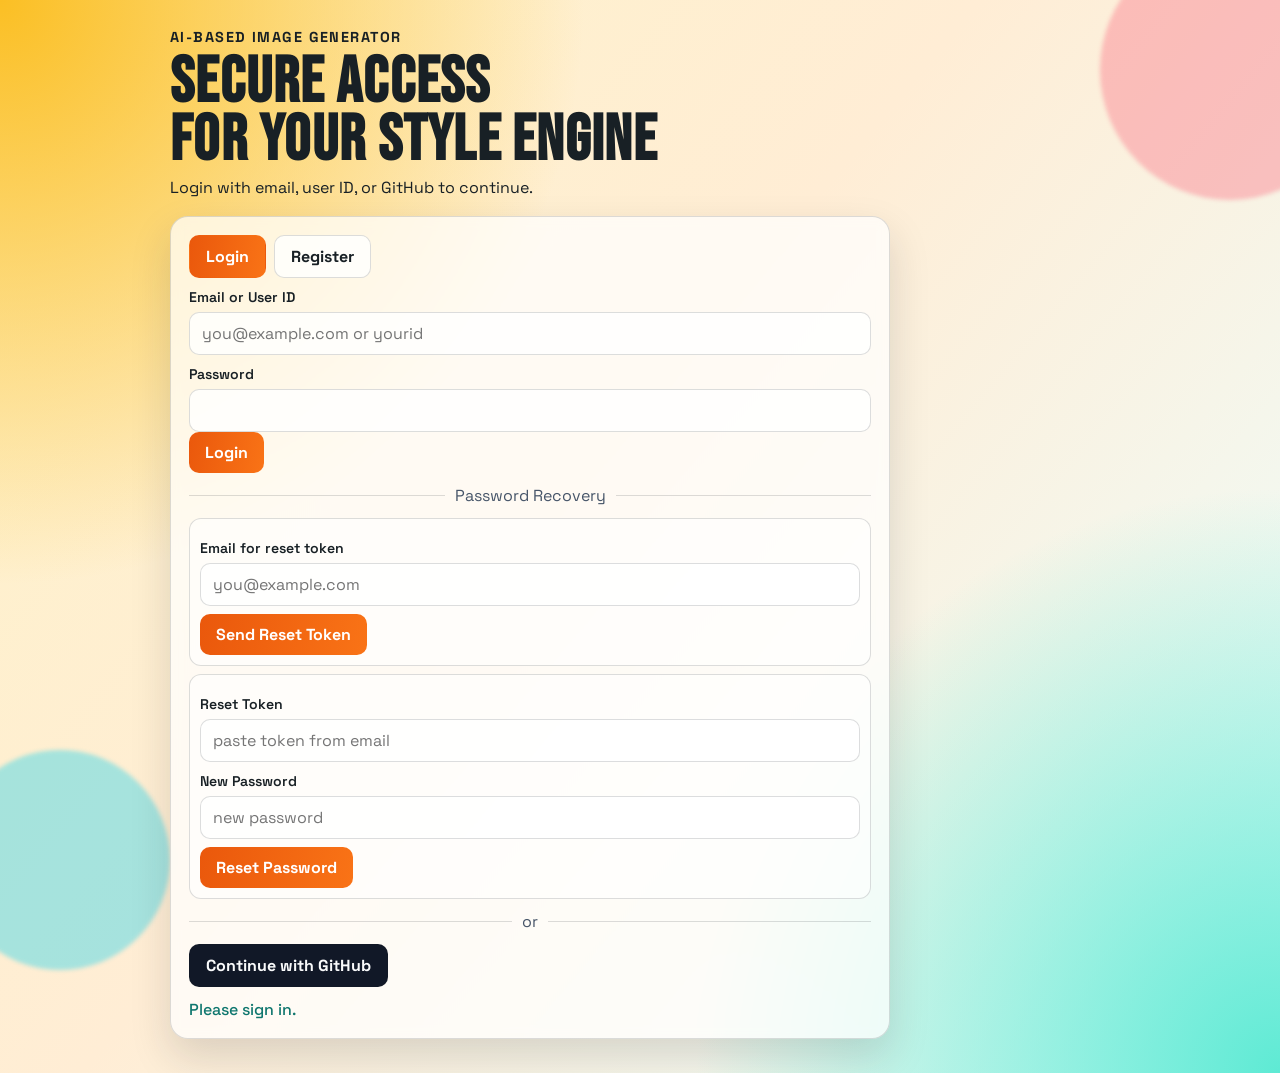
==== frontend/dashboard.html @ eeeaa35e "Build realtime publish-ready AI image generator web app" ====
<!DOCTYPE html>
<html lang="en">
<head>
  <meta charset="UTF-8" />
  <meta name="viewport" content="width=device-width, initial-scale=1.0" />
  <title>Dashboard | AI Image Generator</title>
  <link rel="preconnect" href="https://fonts.googleapis.com" />
  <link rel="preconnect" href="https://fonts.gstatic.com" crossorigin />
  <link href="https://fonts.googleapis.com/css2?family=Bebas+Neue&family=Space+Grotesk:wght@400;500;700&display=swap" rel="stylesheet" />
  <link rel="stylesheet" href="styles.css" />
</head>
<body data-page="dashboard">
  <div class="bg-shape bg-shape-one"></div>
  <div class="bg-shape bg-shape-two"></div>

  <main class="product-shell">
    <aside class="shell-sidebar panel">
      <div>
        <p class="kicker">AI-Based Image Generator</p>
        <h2 class="sidebar-title">Studio</h2>
      </div>

      <nav class="sidebar-nav" id="sidebarNav">
        <button type="button" class="module-link active" data-target="workspace-generate">Generate</button>
        <button type="button" class="module-link" data-target="workspace-history">History</button>
        <button type="button" class="module-link" data-target="workspace-gallery">Saved Images</button>
        <button type="button" class="module-link" data-target="workspace-settings">Settings</button>
      </nav>

      <div class="sidebar-user">
        <p id="sidebarUserText">Signed in</p>
        <a href="profile.html">Profile</a>
        <a href="admin.html" class="admin-only hidden">Admin</a>
        <button id="logoutBtn" type="button">Logout</button>
      </div>
    </aside>

    <section class="shell-main">
      <header class="shell-header panel">
        <div>
          <p class="kicker">Workspace</p>
          <h1 id="workspaceTitle">Generate</h1>
          <p class="subhead">Theme locked to <span id="themeBadge">loading...</span></p>
          <p class="subhead model-line" id="modelLine">Model: loading...</p>
        </div>
        <div class="header-actions">
          <button id="themeToggleBtn" type="button">Toggle Theme</button>
          <a href="settings.html">Open Settings Page</a>
        </div>
      </header>

      <section class="workspace-section" id="workspace-generate">
        <div class="workspace-grid">
          <section class="panel">
            <h2>Prompt Input</h2>
            <form id="generateForm">
              <label for="prompt">Text Input</label>
              <textarea id="prompt" rows="3" placeholder="a futuristic robot guardian in neon rain"></textarea>

              <label for="promptEnhancer">Prompt Enhancer (optional)</label>
              <input id="promptEnhancer" type="text" placeholder="cinematic, ultra-detailed" />

              <div class="button-wrap">
                <button type="submit">Generate</button>
              </div>
            </form>
          </section>

          <section class="panel">
            <h2>Control Panel</h2>
            <label for="styleSelector">Style Selector</label>
            <select id="styleSelector">
              <option value="futuristic">Futuristic</option>
              <option value="anime">Anime</option>
              <option value="realistic">Realistic</option>
              <option value="digital-art">Digital Art</option>
            </select>

            <div class="grid-two">
              <div>
                <label for="resolutionSelector">Resolution</label>
                <select id="resolutionSelector">
                  <option value="384x384">384x384</option>
                  <option value="512x512" selected>512x512</option>
                  <option value="768x768">768x768</option>
                </select>
              </div>
              <div>
                <label for="qualitySelector">Quality</label>
                <select id="qualitySelector">
                  <option value="standard" selected>Standard</option>
                  <option value="hd">HD</option>
                </select>
              </div>
            </div>

            <label for="negativePrompt">Negative Prompt (advanced)</label>
            <input id="negativePrompt" type="text" placeholder="blurry, low quality" />

            <div class="grid-two">
              <div>
                <label for="seed">Seed Control</label>
                <input id="seed" type="number" placeholder="random if empty" />
              </div>
              <div>
                <label for="steps">Steps</label>
                <input id="steps" type="number" value="12" min="4" max="60" />
              </div>
            </div>

            <label for="guidance">Guidance Scale</label>
            <input id="guidance" type="number" value="6.5" min="1" max="20" step="0.1" />
          </section>

          <section class="panel">
            <h2>Output Display</h2>
            <div class="loader hidden" id="outputLoader">Generating...</div>
            <div class="image-frame" id="imageFrame">
              <p class="placeholder">Generated image appears here.</p>
            </div>
            <p id="statusText" class="status">Ready.</p>
          </section>

          <section class="panel">
            <h2>Action Panel</h2>
            <div class="action-row">
              <a id="downloadBtn" class="download disabled" href="#" download>Download</a>
              <button id="regenerateBtn" type="button">Regenerate</button>
              <button id="shareBtn" type="button">Share</button>
              <button id="saveToGalleryBtn" type="button">Save to Gallery</button>
            </div>
          </section>
        </div>
      </section>

      <section class="workspace-section hidden" id="workspace-history">
        <section class="panel">
          <h2>History Panel</h2>
          <ul id="historyList"></ul>
          <p id="historyStatus" class="status">Loading history...</p>
        </section>
      </section>

      <section class="workspace-section hidden" id="workspace-gallery">
        <section class="panel">
          <h2>Gallery</h2>
          <div class="gallery-grid" id="galleryGrid"></div>
          <p id="galleryStatus" class="status">No saved images yet.</p>
        </section>
      </section>

      <section class="workspace-section hidden" id="workspace-settings">
        <section class="panel">
          <h2>Settings</h2>
          <form id="workspaceSettingsForm">
            <div class="grid-two">
              <div>
                <label for="defaultSteps">Performance: Default Steps</label>
                <input id="defaultSteps" type="number" min="4" max="60" value="12" />
              </div>
              <div>
                <label for="defaultGuidance">Performance: Default Guidance</label>
                <input id="defaultGuidance" type="number" min="1" max="20" step="0.1" value="6.5" />
              </div>
            </div>

            <label for="apiConfig">API Config</label>
            <input id="apiConfig" type="text" readonly />

            <button type="submit">Save Settings</button>
          </form>
          <p id="workspaceSettingsStatus" class="status">Adjust your workspace defaults.</p>
        </section>
      </section>
    </section>
  </main>

  <script src="script.js"></script>
</body>
</html>
---- frontend/styles.css ----
:root {
	--ink: #182025;
	--paper: #fff8ec;
	--accent: #ea580c;
	--accent-soft: #ffedd5;
	--highlight: #0ea5a4;
	--panel: rgba(255, 255, 255, 0.72);
	--line: rgba(24, 32, 37, 0.15);
	--shadow: 0 18px 40px rgba(24, 32, 37, 0.15);
}

body.theme-dark {
	--ink: #e5f2f1;
	--paper: #102026;
	--accent: #f97316;
	--accent-soft: rgba(249, 115, 22, 0.18);
	--highlight: #2dd4bf;
	--panel: rgba(16, 32, 38, 0.78);
	--line: rgba(229, 242, 241, 0.2);
	--shadow: 0 18px 40px rgba(0, 0, 0, 0.35);
}

* {
	box-sizing: border-box;
}

body {
	margin: 0;
	min-height: 100vh;
	font-family: "Space Grotesk", sans-serif;
	color: var(--ink);
	background:
		radial-gradient(circle at 0% 0%, #fbbf24 0%, transparent 35%),
		radial-gradient(circle at 100% 100%, #5eead4 0%, transparent 35%),
		linear-gradient(130deg, #fef3c7, #ffedd5 45%, #ecfeff);
	overflow-x: hidden;
}

body.theme-dark {
	background:
		radial-gradient(circle at 0% 0%, #164e63 0%, transparent 40%),
		radial-gradient(circle at 100% 100%, #115e59 0%, transparent 35%),
		linear-gradient(130deg, #05202a, #0f2933 45%, #15323a);
}

.bg-shape {
	position: fixed;
	border-radius: 999px;
	pointer-events: none;
	filter: blur(2px);
	opacity: 0.4;
}

.bg-shape-one {
	width: 260px;
	height: 260px;
	background: #fb7185;
	top: -60px;
	right: -80px;
}

.bg-shape-two {
	width: 220px;
	height: 220px;
	background: #22d3ee;
	bottom: -70px;
	left: -50px;
}

.app-shell {
	max-width: 1080px;
	margin: 0 auto;
	padding: 28px 20px 34px;
	display: grid;
	grid-template-columns: 1.1fr 1fr;
	gap: 18px;
}

.single-col {
	grid-template-columns: 1fr;
	max-width: 980px;
}

.hero {
	grid-column: 1 / -1;
	animation: rise 0.8s ease both;
}

.kicker {
	font-size: 0.9rem;
	text-transform: uppercase;
	letter-spacing: 0.1em;
	font-weight: 700;
	margin: 0;
}

h1 {
	font-family: "Bebas Neue", sans-serif;
	font-size: clamp(2rem, 5vw, 4.2rem);
	margin: 8px 0;
	line-height: 0.9;
	letter-spacing: 0.02em;
}

.subhead {
	margin: 0;
	font-size: 1rem;
}

.model-line {
	margin-top: 6px;
	font-size: 0.9rem;
	opacity: 0.85;
}

#themeBadge {
	background: var(--accent-soft);
	color: #9a3412;
	border: 1px solid #fdba74;
	padding: 2px 10px;
	border-radius: 999px;
	font-weight: 700;
}

.panel {
	background: var(--panel);
	backdrop-filter: blur(6px);
	border: 1px solid var(--line);
	border-radius: 18px;
	box-shadow: var(--shadow);
	padding: 18px;
	animation: rise 0.9s ease both;
}

.auth-card {
	max-width: 720px;
}

.mini-form {
	margin-top: 8px;
	padding: 10px;
	border: 1px solid var(--line);
	border-radius: 12px;
	background: rgba(255, 255, 255, 0.55);
}

.mini-form button {
	margin-top: 8px;
}

.top-nav {
	display: flex;
	flex-wrap: wrap;
	gap: 8px;
	margin-top: 10px;
	align-items: center;
}

.top-nav a {
	text-decoration: none;
	padding: 8px 12px;
	border: 1px solid var(--line);
	border-radius: 999px;
	color: var(--ink);
	background: rgba(255, 255, 255, 0.65);
	font-weight: 600;
}

.top-nav a.active {
	background: linear-gradient(100deg, #ea580c, #f97316);
	color: white;
	border-color: transparent;
}

.top-nav button {
	padding: 8px 14px;
	border-radius: 999px;
}

.profile-grid {
	display: grid;
	gap: 6px;
	margin-top: 10px;
}

.history-row {
	display: grid;
	grid-template-columns: auto 1fr auto;
	gap: 10px;
	align-items: center;
	padding: 10px;
	border: 1px solid var(--line);
	border-radius: 10px;
	background: rgba(255, 255, 255, 0.8);
}

.history-thumb {
	display: inline-block;
	padding: 6px 10px;
	border-radius: 8px;
	text-decoration: none;
	border: 1px solid var(--line);
	font-weight: 600;
	color: var(--ink);
	background: rgba(255, 255, 255, 0.8);
}

.stats-grid {
	display: grid;
	grid-template-columns: repeat(4, minmax(120px, 1fr));
	gap: 10px;
	margin-top: 8px;
}

.stat-card {
	border: 1px solid var(--line);
	border-radius: 12px;
	padding: 12px;
	background: rgba(255, 255, 255, 0.75);
}

.stat-card h3 {
	margin: 0;
	font-size: 0.85rem;
	text-transform: uppercase;
	letter-spacing: 0.03em;
	opacity: 0.85;
}

.stat-card p {
	margin: 8px 0 0;
	font-size: 1.8rem;
	font-weight: 700;
}

.table-wrap {
	overflow-x: auto;
}

.admin-table {
	width: 100%;
	border-collapse: collapse;
	font-size: 0.92rem;
}

.admin-table th,
.admin-table td {
	border-bottom: 1px solid var(--line);
	padding: 8px;
	text-align: left;
}

.admin-table th {
	font-size: 0.8rem;
	text-transform: uppercase;
	letter-spacing: 0.05em;
	opacity: 0.8;
}

.hidden {
	display: none;
}

.controls {
	animation-delay: 0.05s;
}

.auth {
	grid-column: 1 / -1;
}

.auth-head h2 {
	margin: 2px 0 4px;
}

.auth-head p {
	margin: 0 0 10px;
}

.auth-tabs {
	display: flex;
	gap: 8px;
	margin-bottom: 10px;
}

.tab {
	background: rgba(255, 255, 255, 0.8);
	color: var(--ink);
	border: 1px solid var(--line);
}

.tab.active {
	background: linear-gradient(100deg, #ea580c, #f97316);
	color: white;
	border-color: transparent;
}

.auth-divider {
	display: flex;
	align-items: center;
	margin: 12px 0;
	color: #475569;
}

.auth-divider::before,
.auth-divider::after {
	content: "";
	flex: 1;
	border-bottom: 1px solid var(--line);
}

.auth-divider span {
	padding: 0 10px;
}

.github-login {
	display: inline-block;
	border-radius: 10px;
	padding: 10px 16px;
	border: 1px solid var(--line);
	background: #111827;
	color: #f9fafb;
	text-decoration: none;
	font-weight: 700;
}

.session {
	grid-column: 1 / -1;
}

.session-row {
	display: flex;
	justify-content: space-between;
	align-items: center;
	gap: 10px;
}

.session-row p {
	margin: 0;
	font-weight: 600;
}

.output {
	animation-delay: 0.12s;
}

.history {
	grid-column: 1 / -1;
	animation-delay: 0.18s;
}

label {
	display: block;
	font-size: 0.88rem;
	margin: 10px 0 6px;
	font-weight: 600;
}

textarea,
input,
select {
	width: 100%;
	padding: 10px 12px;
	border: 1px solid var(--line);
	border-radius: 10px;
	background: rgba(255, 255, 255, 0.8);
	font: inherit;
}

textarea:focus,
input:focus,
select:focus {
	outline: 2px solid rgba(14, 165, 164, 0.35);
	border-color: var(--highlight);
}

.grid-two {
	display: grid;
	grid-template-columns: 1fr 1fr;
	gap: 10px;
}

.button-wrap {
	display: flex;
	align-items: flex-end;
}

.product-shell {
	max-width: 1220px;
	margin: 0 auto;
	padding: 24px 20px 34px;
	display: grid;
	grid-template-columns: 260px 1fr;
	gap: 16px;
}

.shell-sidebar {
	display: flex;
	flex-direction: column;
	justify-content: space-between;
	gap: 12px;
	position: sticky;
	top: 14px;
	height: calc(100vh - 28px);
}

.sidebar-title {
	margin: 4px 0 0;
	font-family: "Bebas Neue", sans-serif;
	font-size: 2rem;
	line-height: 1;
}

.sidebar-nav {
	display: grid;
	gap: 8px;
}

.module-link {
	text-align: left;
	width: 100%;
	background: rgba(255, 255, 255, 0.72);
	color: var(--ink);
	border: 1px solid var(--line);
}

.module-link.active {
	background: linear-gradient(100deg, #ea580c, #f97316);
	color: white;
	border-color: transparent;
}

.sidebar-user {
	display: grid;
	gap: 8px;
	padding-top: 10px;
	border-top: 1px dashed var(--line);
}

.sidebar-user p {
	margin: 0;
	font-weight: 700;
}

.sidebar-user a {
	text-decoration: none;
	color: var(--ink);
	font-weight: 600;
}

.shell-main {
	display: grid;
	gap: 14px;
}

.shell-header {
	display: flex;
	justify-content: space-between;
	gap: 12px;
	align-items: flex-start;
}

.shell-header h1 {
	margin: 4px 0;
	font-size: clamp(1.8rem, 5vw, 3.2rem);
}

.header-actions {
	display: grid;
	gap: 8px;
	justify-items: end;
}

.header-actions a {
	text-decoration: none;
	padding: 8px 12px;
	border-radius: 999px;
	border: 1px solid var(--line);
	color: var(--ink);
	font-weight: 600;
	background: rgba(255, 255, 255, 0.6);
}

.workspace-grid {
	display: grid;
	grid-template-columns: repeat(2, minmax(280px, 1fr));
	gap: 12px;
}

.action-row {
	display: flex;
	flex-wrap: wrap;
	gap: 8px;
}

.loader {
	margin-bottom: 10px;
	padding: 8px 12px;
	border-radius: 10px;
	background: var(--accent-soft);
	color: #9a3412;
	font-weight: 700;
	display: inline-block;
}

.gallery-grid {
	display: grid;
	grid-template-columns: repeat(3, minmax(150px, 1fr));
	gap: 10px;
}

.gallery-card {
	border: 1px solid var(--line);
	border-radius: 12px;
	padding: 8px;
	background: rgba(255, 255, 255, 0.75);
	display: grid;
	gap: 6px;
}

.gallery-card img {
	width: 100%;
	height: 130px;
	object-fit: cover;
	border-radius: 8px;
}

.gallery-actions {
	display: flex;
	gap: 6px;
}

.gallery-actions button,
.gallery-actions a {
	padding: 6px 8px;
	font-size: 0.82rem;
	text-decoration: none;
	border-radius: 8px;
}

button,
.download {
	border: 0;
	border-radius: 10px;
	background: linear-gradient(100deg, #ea580c, #f97316);
	color: white;
	padding: 10px 16px;
	font: inherit;
	font-weight: 700;
	text-decoration: none;
	cursor: pointer;
	transition: transform 0.2s ease, box-shadow 0.2s ease;
}

button:hover,
.download:hover {
	transform: translateY(-1px);
	box-shadow: 0 8px 20px rgba(234, 88, 12, 0.25);
}

.status {
	margin: 12px 0 0;
	color: #0f766e;
	font-weight: 500;
}

.status.error {
	color: #b91c1c;
}

.output-head {
	display: flex;
	justify-content: space-between;
	align-items: center;
}

.output-head h2,
.history h2 {
	margin: 2px 0 10px;
}

.download.disabled {
	opacity: 0.5;
	pointer-events: none;
}

.image-frame {
	border: 1px dashed var(--line);
	border-radius: 14px;
	min-height: 350px;
	display: grid;
	place-items: center;
	background: rgba(255, 255, 255, 0.5);
}

.image-frame img {
	width: 100%;
	height: auto;
	border-radius: 12px;
	object-fit: contain;
}

.placeholder {
	color: #475569;
	margin: 0;
}

#historyList {
	list-style: none;
	margin: 0;
	padding: 0;
	display: grid;
	gap: 8px;
}

.history-item {
	width: 100%;
	border: 1px solid var(--line);
	background: rgba(255, 255, 255, 0.8);
	border-radius: 10px;
	padding: 10px;
	text-align: left;
}

.history-prompt {
	display: block;
	font-weight: 600;
}

.history-time {
	display: block;
	font-size: 0.8rem;
	opacity: 0.8;
	margin-top: 2px;
}

.history-empty {
	opacity: 0.8;
}

@keyframes rise {
	from {
		opacity: 0;
		transform: translateY(12px);
	}
	to {
		opacity: 1;
		transform: translateY(0);
	}
}

@media (max-width: 900px) {
	.product-shell {
		grid-template-columns: 1fr;
	}

	.shell-sidebar {
		position: static;
		height: auto;
	}

	.workspace-grid {
		grid-template-columns: 1fr;
	}

	.app-shell {
		grid-template-columns: 1fr;
	}

	.stats-grid {
		grid-template-columns: repeat(2, minmax(120px, 1fr));
	}

	.history {
		grid-column: auto;
	}
}

@media (max-width: 550px) {
	.grid-two {
		grid-template-columns: 1fr;
	}

	.stats-grid {
		grid-template-columns: 1fr;
	}

	.gallery-grid {
		grid-template-columns: 1fr 1fr;
	}

	.image-frame {
		min-height: 260px;
	}
}
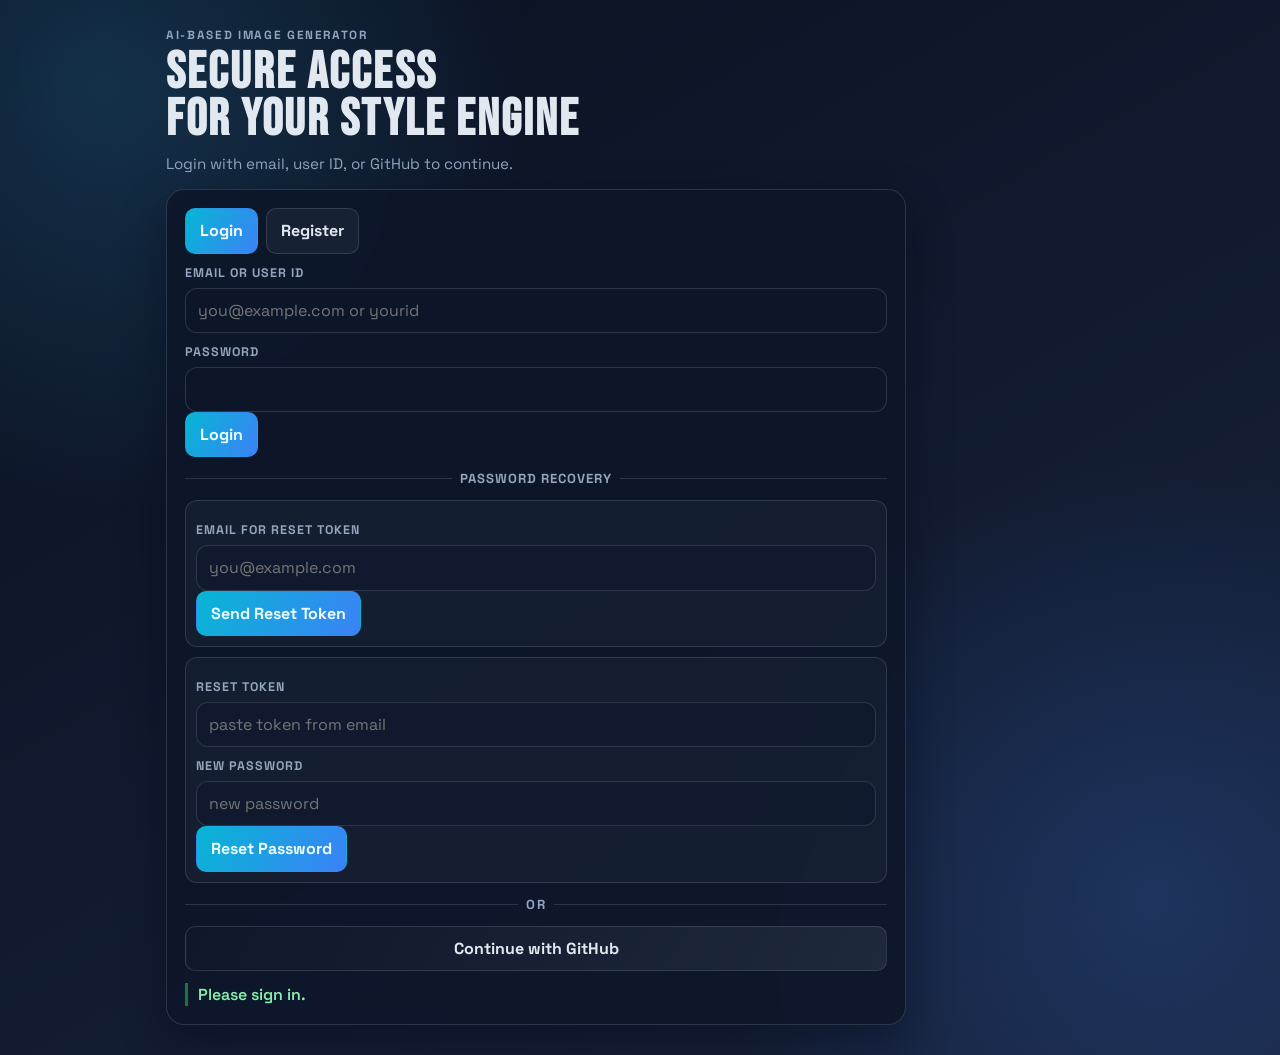
==== commit 0fca9643: "Add backend modules, frontend updates, and improve gitignore with comments" ====
--- a/frontend/dashboard.html
+++ b/frontend/dashboard.html
@@ -10,64 +10,68 @@
   <link rel="stylesheet" href="styles.css" />
 </head>
 <body data-page="dashboard">
-  <div class="bg-shape bg-shape-one"></div>
-  <div class="bg-shape bg-shape-two"></div>
-
-  <main class="product-shell">
-    <aside class="shell-sidebar panel">
-      <div>
-        <p class="kicker">AI-Based Image Generator</p>
-        <h2 class="sidebar-title">Studio</h2>
-      </div>
-
-      <nav class="sidebar-nav" id="sidebarNav">
-        <button type="button" class="module-link active" data-target="workspace-generate">Generate</button>
-        <button type="button" class="module-link" data-target="workspace-history">History</button>
-        <button type="button" class="module-link" data-target="workspace-gallery">Saved Images</button>
-        <button type="button" class="module-link" data-target="workspace-settings">Settings</button>
-      </nav>
-
-      <div class="sidebar-user">
-        <p id="sidebarUserText">Signed in</p>
-        <a href="profile.html">Profile</a>
-        <a href="admin.html" class="admin-only hidden">Admin</a>
-        <button id="logoutBtn" type="button">Logout</button>
+  <main class="product-shell" aria-label="App Shell">
+    <aside class="shell-sidebar">
+      <div class="panel module-card">
+        <p class="module-label">2. Sidebar</p>
+        <p class="kicker">AI Image Generator</p>
+        <h2 class="sidebar-title">Vision Studio</h2>
+
+        <nav class="sidebar-nav" id="sidebarNav" aria-label="Navigation Menu">
+          <button type="button" class="module-link active" data-target="workspace-generate">Generate</button>
+          <button type="button" class="module-link" data-target="workspace-history">History</button>
+          <button type="button" class="module-link" data-target="workspace-gallery">Saved Images</button>
+          <button type="button" class="module-link" data-target="workspace-settings">Settings</button>
+        </nav>
+
+        <div class="sidebar-user">
+          <p id="sidebarUserText">Signed in</p>
+          <div class="sidebar-user-actions">
+            <a href="profile.html">Profile</a>
+            <a href="admin.html" class="admin-only hidden">Admin</a>
+            <button id="logoutBtn" type="button">Logout</button>
+          </div>
+        </div>
       </div>
     </aside>
 
-    <section class="shell-main">
-      <header class="shell-header panel">
+    <section class="shell-main" aria-label="Main Workspace">
+      <header class="panel shell-header module-card">
         <div>
-          <p class="kicker">Workspace</p>
-          <h1 id="workspaceTitle">Generate</h1>
-          <p class="subhead">Theme locked to <span id="themeBadge">loading...</span></p>
+          <p class="module-label">3. Header / Top Bar</p>
+          <p class="module-meta" id="breadcrumbTrail">App Shell / Main Workspace / Generate</p>
+          <h1 id="workspaceTitle">AI Image Generator</h1>
+          <p class="subhead">Theme: <span id="themeBadge">loading...</span></p>
           <p class="subhead model-line" id="modelLine">Model: loading...</p>
         </div>
         <div class="header-actions">
-          <button id="themeToggleBtn" type="button">Toggle Theme</button>
-          <a href="settings.html">Open Settings Page</a>
+          <button id="themeToggleBtn" type="button">Theme Toggle</button>
+          <a class="profile-icon" href="profile.html" aria-label="User profile">U</a>
         </div>
       </header>
 
       <section class="workspace-section" id="workspace-generate">
-        <div class="workspace-grid">
-          <section class="panel">
-            <h2>Prompt Input</h2>
+        <section class="workspace-grid">
+          <article class="panel module-card">
+            <p class="module-label">4. Prompt Input Module</p>
+            <h2>Prompt Module</h2>
             <form id="generateForm">
-              <label for="prompt">Text Input</label>
-              <textarea id="prompt" rows="3" placeholder="a futuristic robot guardian in neon rain"></textarea>
+              <label for="prompt">Text Input Box</label>
+              <textarea id="prompt" rows="4" placeholder="A cinematic portrait of a futuristic guardian in neon rain"></textarea>
 
               <label for="promptEnhancer">Prompt Enhancer (optional)</label>
-              <input id="promptEnhancer" type="text" placeholder="cinematic, ultra-detailed" />
+              <input id="promptEnhancer" type="text" placeholder="high detail, volumetric light, sharp focus" />
 
               <div class="button-wrap">
                 <button type="submit">Generate</button>
               </div>
             </form>
-          </section>
-
-          <section class="panel">
-            <h2>Control Panel</h2>
+          </article>
+
+          <article class="panel module-card">
+            <p class="module-label">5. Control Panel</p>
+            <h2>Generation Controls</h2>
+
             <label for="styleSelector">Style Selector</label>
             <select id="styleSelector">
               <option value="futuristic">Futuristic</option>
@@ -78,7 +82,7 @@
 
             <div class="grid-two">
               <div>
-                <label for="resolutionSelector">Resolution</label>
+                <label for="resolutionSelector">Resolution Selector</label>
                 <select id="resolutionSelector">
                   <option value="384x384">384x384</option>
                   <option value="512x512" selected>512x512</option>
@@ -86,7 +90,7 @@
                 </select>
               </div>
               <div>
-                <label for="qualitySelector">Quality</label>
+                <label for="qualitySelector">Quality Selector</label>
                 <select id="qualitySelector">
                   <option value="standard" selected>Standard</option>
                   <option value="hd">HD</option>
@@ -94,65 +98,84 @@
               </div>
             </div>
 
-            <label for="negativePrompt">Negative Prompt (advanced)</label>
-            <input id="negativePrompt" type="text" placeholder="blurry, low quality" />
-
-            <div class="grid-two">
-              <div>
-                <label for="seed">Seed Control</label>
+            <label for="negativePrompt">Negative Prompt Input (optional)</label>
+            <input id="negativePrompt" type="text" placeholder="blurry, noisy, low quality" />
+
+            <div class="grid-two">
+              <div>
+                <label for="seed">Seed Control (optional)</label>
                 <input id="seed" type="number" placeholder="random if empty" />
               </div>
               <div>
-                <label for="steps">Steps</label>
+                <label for="steps">Performance Steps</label>
                 <input id="steps" type="number" value="12" min="4" max="60" />
               </div>
             </div>
 
             <label for="guidance">Guidance Scale</label>
             <input id="guidance" type="number" value="6.5" min="1" max="20" step="0.1" />
-          </section>
-
-          <section class="panel">
-            <h2>Output Display</h2>
+          </article>
+
+          <article class="panel module-card">
+            <p class="module-label">6. Output Display Module</p>
+            <h2>Output Module</h2>
             <div class="loader hidden" id="outputLoader">Generating...</div>
             <div class="image-frame" id="imageFrame">
-              <p class="placeholder">Generated image appears here.</p>
+              <p class="placeholder">Generated image will appear here.</p>
             </div>
             <p id="statusText" class="status">Ready.</p>
-          </section>
-
-          <section class="panel">
-            <h2>Action Panel</h2>
+          </article>
+
+          <article class="panel module-card">
+            <p class="module-label">7. Action Panel</p>
+            <h2>Post-Generation Actions</h2>
             <div class="action-row">
               <a id="downloadBtn" class="download disabled" href="#" download>Download</a>
               <button id="regenerateBtn" type="button">Regenerate</button>
+              <button id="saveToGalleryBtn" type="button">Save</button>
               <button id="shareBtn" type="button">Share</button>
-              <button id="saveToGalleryBtn" type="button">Save to Gallery</button>
-            </div>
-          </section>
-        </div>
+            </div>
+          </article>
+        </section>
       </section>
 
       <section class="workspace-section hidden" id="workspace-history">
-        <section class="panel">
-          <h2>History Panel</h2>
+        <article class="panel module-card">
+          <p class="module-label">8. History Panel</p>
+          <h2>Generation History</h2>
           <ul id="historyList"></ul>
           <p id="historyStatus" class="status">Loading history...</p>
-        </section>
+        </article>
       </section>
 
       <section class="workspace-section hidden" id="workspace-gallery">
-        <section class="panel">
-          <h2>Gallery</h2>
+        <article class="panel module-card">
+          <p class="module-label">9. Gallery</p>
+          <h2>Saved Image Grid</h2>
           <div class="gallery-grid" id="galleryGrid"></div>
           <p id="galleryStatus" class="status">No saved images yet.</p>
-        </section>
+        </article>
       </section>
 
       <section class="workspace-section hidden" id="workspace-settings">
-        <section class="panel">
-          <h2>Settings</h2>
+        <article class="panel module-card">
+          <p class="module-label">10. Settings Panel</p>
+          <h2>Application Settings</h2>
           <form id="workspaceSettingsForm">
+            <div class="grid-two">
+              <div>
+                <label for="themePreview">Theme Toggle</label>
+                <input id="themePreview" type="text" readonly />
+              </div>
+              <div>
+                <label for="modelPreview">Model Selection</label>
+                <input id="modelPreview" type="text" readonly />
+              </div>
+            </div>
+
+            <label for="apiConfig">API Config</label>
+            <input id="apiConfig" type="text" readonly />
+
             <div class="grid-two">
               <div>
                 <label for="defaultSteps">Performance: Default Steps</label>
@@ -164,13 +187,10 @@
               </div>
             </div>
 
-            <label for="apiConfig">API Config</label>
-            <input id="apiConfig" type="text" readonly />
-
             <button type="submit">Save Settings</button>
           </form>
-          <p id="workspaceSettingsStatus" class="status">Adjust your workspace defaults.</p>
-        </section>
+          <p id="workspaceSettingsStatus" class="status">Adjust and save your defaults.</p>
+        </article>
       </section>
     </section>
   </main>
--- a/frontend/styles.css
+++ b/frontend/styles.css
@@ -1,27 +1,45 @@
 :root {
-	--ink: #182025;
-	--paper: #fff8ec;
-	--accent: #ea580c;
-	--accent-soft: #ffedd5;
-	--highlight: #0ea5a4;
-	--panel: rgba(255, 255, 255, 0.72);
-	--line: rgba(24, 32, 37, 0.15);
-	--shadow: 0 18px 40px rgba(24, 32, 37, 0.15);
-}
-
-body.theme-dark {
-	--ink: #e5f2f1;
-	--paper: #102026;
-	--accent: #f97316;
-	--accent-soft: rgba(249, 115, 22, 0.18);
-	--highlight: #2dd4bf;
-	--panel: rgba(16, 32, 38, 0.78);
-	--line: rgba(229, 242, 241, 0.2);
-	--shadow: 0 18px 40px rgba(0, 0, 0, 0.35);
+	--bg-0: #0a1020;
+	--bg-1: #111a2f;
+	--bg-2: #18233c;
+	--panel: rgba(14, 23, 42, 0.9);
+	--panel-soft: rgba(30, 41, 59, 0.62);
+	--ink: #e2e8f0;
+	--ink-soft: #93a4bf;
+	--line: rgba(148, 163, 184, 0.22);
+	--line-strong: rgba(148, 163, 184, 0.36);
+	--accent: #06b6d4;
+	--accent-2: #3b82f6;
+	--success: #22c55e;
+	--danger: #ef4444;
+	--radius-lg: 18px;
+	--radius-md: 12px;
+	--shadow-lg: 0 18px 44px rgba(3, 8, 24, 0.42);
+}
+
+body.theme-light {
+	--bg-0: #f1f5f9;
+	--bg-1: #e2e8f0;
+	--bg-2: #dbeafe;
+	--panel: rgba(255, 255, 255, 0.86);
+	--panel-soft: rgba(255, 255, 255, 0.68);
+	--ink: #0f172a;
+	--ink-soft: #475569;
+	--line: rgba(15, 23, 42, 0.15);
+	--line-strong: rgba(15, 23, 42, 0.3);
+	--accent: #0891b2;
+	--accent-2: #2563eb;
+	--shadow-lg: 0 16px 36px rgba(2, 8, 23, 0.15);
 }
 
 * {
 	box-sizing: border-box;
+}
+
+html,
+body {
+	max-width: 100%;
+	overflow-x: clip;
 }
 
 body {
@@ -30,157 +48,363 @@
 	font-family: "Space Grotesk", sans-serif;
 	color: var(--ink);
 	background:
-		radial-gradient(circle at 0% 0%, #fbbf24 0%, transparent 35%),
-		radial-gradient(circle at 100% 100%, #5eead4 0%, transparent 35%),
-		linear-gradient(130deg, #fef3c7, #ffedd5 45%, #ecfeff);
-	overflow-x: hidden;
-}
-
-body.theme-dark {
-	background:
-		radial-gradient(circle at 0% 0%, #164e63 0%, transparent 40%),
-		radial-gradient(circle at 100% 100%, #115e59 0%, transparent 35%),
-		linear-gradient(130deg, #05202a, #0f2933 45%, #15323a);
-}
-
-.bg-shape {
-	position: fixed;
-	border-radius: 999px;
-	pointer-events: none;
-	filter: blur(2px);
-	opacity: 0.4;
-}
-
-.bg-shape-one {
-	width: 260px;
-	height: 260px;
-	background: #fb7185;
-	top: -60px;
-	right: -80px;
-}
-
-.bg-shape-two {
-	width: 220px;
-	height: 220px;
-	background: #22d3ee;
-	bottom: -70px;
-	left: -50px;
-}
-
-.app-shell {
-	max-width: 1080px;
-	margin: 0 auto;
-	padding: 28px 20px 34px;
-	display: grid;
-	grid-template-columns: 1.1fr 1fr;
-	gap: 18px;
-}
-
-.single-col {
-	grid-template-columns: 1fr;
-	max-width: 980px;
-}
-
-.hero {
-	grid-column: 1 / -1;
-	animation: rise 0.8s ease both;
+		radial-gradient(circle at 8% 8%, rgba(56, 189, 248, 0.18), transparent 28%),
+		radial-gradient(circle at 90% 85%, rgba(59, 130, 246, 0.2), transparent 30%),
+		linear-gradient(150deg, var(--bg-0), var(--bg-1), var(--bg-2));
+	line-height: 1.45;
+}
+
+a {
+	color: inherit;
+}
+
+.hidden {
+	display: none;
 }
 
 .kicker {
-	font-size: 0.9rem;
+	margin: 0;
+	font-size: 0.74rem;
+	font-weight: 700;
 	text-transform: uppercase;
-	letter-spacing: 0.1em;
-	font-weight: 700;
-	margin: 0;
+	letter-spacing: 0.14em;
+	color: var(--ink-soft);
+}
+
+h1,
+h2,
+h3,
+p {
+	margin-top: 0;
 }
 
 h1 {
 	font-family: "Bebas Neue", sans-serif;
-	font-size: clamp(2rem, 5vw, 4.2rem);
-	margin: 8px 0;
-	line-height: 0.9;
-	letter-spacing: 0.02em;
+	font-size: clamp(2rem, 4vw, 3.6rem);
+	margin: 6px 0 10px;
+	letter-spacing: 0.04em;
+	line-height: 0.92;
+}
+
+h2 {
+	font-size: 1.06rem;
+	margin-bottom: 10px;
+}
+
+.module-label,
+.module-meta {
+	margin: 0 0 8px;
+	font-size: 0.73rem;
+	text-transform: uppercase;
+	letter-spacing: 0.12em;
+	font-weight: 700;
+	color: var(--ink-soft);
 }
 
 .subhead {
 	margin: 0;
-	font-size: 1rem;
+	color: var(--ink-soft);
+	font-size: 0.95rem;
+}
+
+#themeBadge {
+	padding: 2px 10px;
+	border-radius: 999px;
+	background: rgba(6, 182, 212, 0.16);
+	color: #67e8f9;
+	border: 1px solid rgba(6, 182, 212, 0.4);
+	font-weight: 700;
 }
 
 .model-line {
 	margin-top: 6px;
-	font-size: 0.9rem;
-	opacity: 0.85;
-}
-
-#themeBadge {
-	background: var(--accent-soft);
-	color: #9a3412;
-	border: 1px solid #fdba74;
-	padding: 2px 10px;
-	border-radius: 999px;
-	font-weight: 700;
+}
+
+.product-shell {
+	max-width: 1320px;
+	margin: 0 auto;
+	padding: 24px 18px 28px;
+	display: grid;
+	grid-template-columns: 292px 1fr;
+	gap: 16px;
 }
 
 .panel {
 	background: var(--panel);
-	backdrop-filter: blur(6px);
-	border: 1px solid var(--line);
-	border-radius: 18px;
-	box-shadow: var(--shadow);
+	backdrop-filter: blur(8px);
+	border: 1px solid var(--line);
+	border-radius: var(--radius-lg);
+	box-shadow: var(--shadow-lg);
 	padding: 18px;
-	animation: rise 0.9s ease both;
-}
-
-.auth-card {
-	max-width: 720px;
-}
-
-.mini-form {
-	margin-top: 8px;
-	padding: 10px;
-	border: 1px solid var(--line);
-	border-radius: 12px;
-	background: rgba(255, 255, 255, 0.55);
-}
-
-.mini-form button {
-	margin-top: 8px;
-}
-
-.top-nav {
+}
+
+.module-card {
+	position: relative;
+}
+
+.shell-sidebar {
+	position: sticky;
+	top: 14px;
+	height: fit-content;
+}
+
+.sidebar-title {
+	margin: 4px 0 12px;
+	font-family: "Bebas Neue", sans-serif;
+	font-size: 2.2rem;
+	letter-spacing: 0.04em;
+}
+
+.sidebar-nav {
+	display: grid;
+	gap: 8px;
+	margin-top: 10px;
+}
+
+.module-link {
+	width: 100%;
+	padding: 10px 12px;
+	text-align: left;
+	background: var(--panel-soft);
+	border: 1px solid var(--line);
+	border-radius: 10px;
+	color: var(--ink);
+	cursor: pointer;
+	font: inherit;
+	font-weight: 600;
+	transition: 0.2s ease;
+}
+
+.module-link:hover {
+	border-color: var(--line-strong);
+	background: rgba(51, 65, 85, 0.72);
+}
+
+.module-link.active {
+	background: linear-gradient(120deg, var(--accent), var(--accent-2));
+	border-color: transparent;
+	color: #f8fafc;
+}
+
+.sidebar-user {
+	margin-top: 14px;
+	padding-top: 12px;
+	border-top: 1px dashed var(--line);
+	display: grid;
+	gap: 8px;
+}
+
+.sidebar-user p {
+	margin: 0;
+	font-weight: 700;
+}
+
+.sidebar-user-actions {
+	display: grid;
+	grid-template-columns: 1fr;
+	gap: 8px;
+}
+
+.sidebar-user-actions a,
+.sidebar-user-actions button {
+	text-decoration: none;
+	padding: 9px 10px;
+	border-radius: 10px;
+	border: 1px solid var(--line);
+	background: var(--panel-soft);
+	font: inherit;
+	font-size: 0.9rem;
+	color: var(--ink);
+	font-weight: 600;
+	text-align: left;
+	cursor: pointer;
+}
+
+.shell-main {
+	display: grid;
+	gap: 14px;
+}
+
+.shell-header {
+	display: flex;
+	justify-content: space-between;
+	align-items: flex-start;
+	gap: 14px;
+}
+
+.header-actions {
+	display: flex;
+	align-items: center;
+	gap: 10px;
+}
+
+.profile-icon {
+	width: 40px;
+	height: 40px;
+	display: grid;
+	place-items: center;
+	border-radius: 50%;
+	text-decoration: none;
+	font-weight: 700;
+	background: linear-gradient(130deg, #0ea5e9, #2563eb);
+	color: #fff;
+	border: 1px solid transparent;
+}
+
+label {
+	display: block;
+	font-size: 0.78rem;
+	font-weight: 700;
+	text-transform: uppercase;
+	letter-spacing: 0.08em;
+	margin: 10px 0 6px;
+	color: var(--ink-soft);
+}
+
+textarea,
+input,
+select {
+	width: 100%;
+	padding: 10px 12px;
+	border: 1px solid var(--line);
+	border-radius: var(--radius-md);
+	background: rgba(15, 23, 42, 0.5);
+	color: var(--ink);
+	font: inherit;
+}
+
+body.theme-light textarea,
+body.theme-light input,
+body.theme-light select {
+	background: rgba(255, 255, 255, 0.85);
+}
+
+textarea:focus,
+input:focus,
+select:focus {
+	outline: none;
+	border-color: rgba(59, 130, 246, 0.8);
+	box-shadow: 0 0 0 3px rgba(59, 130, 246, 0.2);
+}
+
+.grid-two {
+	display: grid;
+	grid-template-columns: repeat(2, minmax(0, 1fr));
+	gap: 10px;
+}
+
+.workspace-grid {
+	display: grid;
+	grid-template-columns: repeat(2, minmax(280px, 1fr));
+	gap: 12px;
+}
+
+.button-wrap {
+	margin-top: 12px;
+	display: flex;
+}
+
+button,
+.download,
+.gallery-actions a,
+.gallery-actions button {
+	border: 1px solid transparent;
+	border-radius: 10px;
+	padding: 10px 14px;
+	font: inherit;
+	font-weight: 700;
+	text-decoration: none;
+	cursor: pointer;
+	color: #ecfeff;
+	background: linear-gradient(120deg, var(--accent), var(--accent-2));
+	transition: transform 0.2s ease, filter 0.2s ease;
+}
+
+button:hover,
+.download:hover,
+.gallery-actions a:hover,
+.gallery-actions button:hover {
+	transform: translateY(-1px);
+	filter: brightness(1.08);
+}
+
+.download.disabled {
+	opacity: 0.45;
+	pointer-events: none;
+}
+
+.action-row {
 	display: flex;
 	flex-wrap: wrap;
 	gap: 8px;
-	margin-top: 10px;
+}
+
+.loader {
+	display: inline-flex;
 	align-items: center;
-}
-
-.top-nav a {
-	text-decoration: none;
-	padding: 8px 12px;
-	border: 1px solid var(--line);
+	gap: 8px;
+	padding: 7px 12px;
 	border-radius: 999px;
-	color: var(--ink);
-	background: rgba(255, 255, 255, 0.65);
+	font-size: 0.85rem;
+	font-weight: 700;
+	background: rgba(14, 165, 233, 0.18);
+	border: 1px solid rgba(14, 165, 233, 0.45);
+	color: #7dd3fc;
+	margin-bottom: 10px;
+}
+
+.loader::before {
+	content: "";
+	width: 9px;
+	height: 9px;
+	border-radius: 50%;
+	background: #38bdf8;
+	animation: pulse 1s ease infinite;
+}
+
+.image-frame {
+	min-height: 340px;
+	display: grid;
+	place-items: center;
+	padding: 8px;
+	border-radius: 14px;
+	border: 1px dashed var(--line-strong);
+	background: rgba(15, 23, 42, 0.38);
+}
+
+.image-frame img {
+	max-width: 100%;
+	max-height: 440px;
+	object-fit: contain;
+	border-radius: 10px;
+}
+
+.placeholder {
+	margin: 0;
+	color: var(--ink-soft);
 	font-weight: 600;
-}
-
-.top-nav a.active {
-	background: linear-gradient(100deg, #ea580c, #f97316);
-	color: white;
-	border-color: transparent;
-}
-
-.top-nav button {
-	padding: 8px 14px;
-	border-radius: 999px;
-}
-
-.profile-grid {
-	display: grid;
-	gap: 6px;
-	margin-top: 10px;
+	text-align: center;
+}
+
+.status {
+	margin: 12px 0 0;
+	padding-left: 10px;
+	border-left: 3px solid rgba(34, 197, 94, 0.55);
+	color: #86efac;
+	font-weight: 600;
+}
+
+.status.error {
+	border-left-color: rgba(239, 68, 68, 0.65);
+	color: #fda4af;
+}
+
+#historyList {
+	list-style: none;
+	padding: 0;
+	margin: 0;
+	display: grid;
+	gap: 8px;
 }
 
 .history-row {
@@ -189,92 +413,181 @@
 	gap: 10px;
 	align-items: center;
 	padding: 10px;
-	border: 1px solid var(--line);
-	border-radius: 10px;
-	background: rgba(255, 255, 255, 0.8);
+	border-radius: 12px;
+	border: 1px solid var(--line);
+	background: rgba(30, 41, 59, 0.55);
 }
 
 .history-thumb {
-	display: inline-block;
+	background: rgba(14, 165, 233, 0.2);
+	border: 1px solid rgba(14, 165, 233, 0.45);
+	border-radius: 8px;
 	padding: 6px 10px;
-	border-radius: 8px;
+	color: #cffafe;
+	font-weight: 700;
 	text-decoration: none;
-	border: 1px solid var(--line);
+	font: inherit;
+	cursor: pointer;
+}
+
+.history-prompt {
 	font-weight: 600;
-	color: var(--ink);
-	background: rgba(255, 255, 255, 0.8);
+	word-break: break-word;
+}
+
+.history-time {
+	font-size: 0.8rem;
+	color: var(--ink-soft);
+}
+
+.history-empty {
+	padding: 12px;
+	border: 1px dashed var(--line);
+	border-radius: 10px;
+	color: var(--ink-soft);
+}
+
+.gallery-grid {
+	display: grid;
+	grid-template-columns: repeat(3, minmax(160px, 1fr));
+	gap: 10px;
+}
+
+.gallery-card {
+	display: grid;
+	gap: 8px;
+	padding: 8px;
+	border-radius: 12px;
+	border: 1px solid var(--line);
+	background: rgba(30, 41, 59, 0.58);
+}
+
+.gallery-card img {
+	width: 100%;
+	height: 140px;
+	object-fit: cover;
+	border-radius: 10px;
+}
+
+.gallery-actions {
+	display: grid;
+	grid-template-columns: 1fr 1fr;
+	gap: 6px;
+}
+
+.gallery-actions button,
+.gallery-actions a {
+	padding: 7px 8px;
+	font-size: 0.8rem;
+	text-align: center;
+}
+
+.gallery-actions button {
+	background: linear-gradient(120deg, #dc2626, #ef4444);
 }
 
 .stats-grid {
 	display: grid;
 	grid-template-columns: repeat(4, minmax(120px, 1fr));
 	gap: 10px;
-	margin-top: 8px;
 }
 
 .stat-card {
 	border: 1px solid var(--line);
-	border-radius: 12px;
-	padding: 12px;
-	background: rgba(255, 255, 255, 0.75);
+	border-radius: 10px;
+	padding: 10px;
+	background: rgba(30, 41, 59, 0.52);
 }
 
 .stat-card h3 {
 	margin: 0;
-	font-size: 0.85rem;
+	font-size: 0.75rem;
+	color: var(--ink-soft);
 	text-transform: uppercase;
-	letter-spacing: 0.03em;
-	opacity: 0.85;
+	letter-spacing: 0.08em;
 }
 
 .stat-card p {
 	margin: 8px 0 0;
-	font-size: 1.8rem;
+	font-size: 1.7rem;
 	font-weight: 700;
 }
 
 .table-wrap {
 	overflow-x: auto;
+	border: 1px solid var(--line);
+	border-radius: 12px;
 }
 
 .admin-table {
 	width: 100%;
 	border-collapse: collapse;
-	font-size: 0.92rem;
 }
 
 .admin-table th,
 .admin-table td {
+	padding: 10px;
 	border-bottom: 1px solid var(--line);
-	padding: 8px;
 	text-align: left;
+	white-space: nowrap;
 }
 
 .admin-table th {
-	font-size: 0.8rem;
+	font-size: 0.76rem;
 	text-transform: uppercase;
-	letter-spacing: 0.05em;
-	opacity: 0.8;
-}
-
-.hidden {
-	display: none;
-}
-
-.controls {
-	animation-delay: 0.05s;
-}
-
-.auth {
-	grid-column: 1 / -1;
-}
-
-.auth-head h2 {
-	margin: 2px 0 4px;
-}
-
-.auth-head p {
-	margin: 0 0 10px;
+	color: var(--ink-soft);
+}
+
+.top-nav {
+	display: flex;
+	flex-wrap: wrap;
+	gap: 8px;
+	margin-top: 10px;
+	align-items: center;
+}
+
+.top-nav a {
+	padding: 8px 12px;
+	border-radius: 999px;
+	border: 1px solid var(--line);
+	background: var(--panel-soft);
+	text-decoration: none;
+	font-weight: 600;
+}
+
+.top-nav a.active {
+	border-color: transparent;
+	background: linear-gradient(120deg, var(--accent), var(--accent-2));
+	color: #f8fafc;
+}
+
+.profile-grid {
+	display: grid;
+	gap: 8px;
+}
+
+.profile-grid p {
+	margin: 0;
+	padding: 10px;
+	border: 1px solid var(--line);
+	border-radius: 10px;
+	background: rgba(30, 41, 59, 0.55);
+}
+
+.app-shell {
+	max-width: 980px;
+	margin: 0 auto;
+	padding: 26px 16px 30px;
+	display: grid;
+	gap: 14px;
+}
+
+.single-col {
+	grid-template-columns: 1fr;
+}
+
+.auth-card {
+	max-width: 740px;
 }
 
 .auth-tabs {
@@ -284,22 +597,35 @@
 }
 
 .tab {
-	background: rgba(255, 255, 255, 0.8);
+	background: var(--panel-soft);
+	border: 1px solid var(--line);
 	color: var(--ink);
-	border: 1px solid var(--line);
 }
 
 .tab.active {
-	background: linear-gradient(100deg, #ea580c, #f97316);
-	color: white;
+	background: linear-gradient(120deg, var(--accent), var(--accent-2));
 	border-color: transparent;
+	color: #f8fafc;
+}
+
+.mini-form {
+	padding: 10px;
+	border-radius: 12px;
+	border: 1px solid var(--line);
+	background: rgba(30, 41, 59, 0.45);
+	margin-top: 10px;
 }
 
 .auth-divider {
 	display: flex;
 	align-items: center;
+	gap: 8px;
 	margin: 12px 0;
-	color: #475569;
+	font-size: 0.82rem;
+	color: var(--ink-soft);
+	text-transform: uppercase;
+	letter-spacing: 0.08em;
+	font-weight: 700;
 }
 
 .auth-divider::before,
@@ -309,375 +635,77 @@
 	border-bottom: 1px solid var(--line);
 }
 
-.auth-divider span {
-	padding: 0 10px;
-}
-
 .github-login {
-	display: inline-block;
-	border-radius: 10px;
-	padding: 10px 16px;
-	border: 1px solid var(--line);
-	background: #111827;
-	color: #f9fafb;
+	display: inline-flex;
+	justify-content: center;
+	align-items: center;
+	width: 100%;
+	padding: 10px 14px;
+	border-radius: 10px;
 	text-decoration: none;
 	font-weight: 700;
-}
-
-.session {
-	grid-column: 1 / -1;
-}
-
-.session-row {
-	display: flex;
-	justify-content: space-between;
-	align-items: center;
-	gap: 10px;
-}
-
-.session-row p {
-	margin: 0;
-	font-weight: 600;
-}
-
-.output {
-	animation-delay: 0.12s;
-}
-
-.history {
-	grid-column: 1 / -1;
-	animation-delay: 0.18s;
-}
-
-label {
-	display: block;
-	font-size: 0.88rem;
-	margin: 10px 0 6px;
-	font-weight: 600;
-}
-
-textarea,
-input,
-select {
-	width: 100%;
-	padding: 10px 12px;
-	border: 1px solid var(--line);
-	border-radius: 10px;
-	background: rgba(255, 255, 255, 0.8);
-	font: inherit;
-}
-
-textarea:focus,
-input:focus,
-select:focus {
-	outline: 2px solid rgba(14, 165, 164, 0.35);
-	border-color: var(--highlight);
-}
-
-.grid-two {
-	display: grid;
-	grid-template-columns: 1fr 1fr;
-	gap: 10px;
-}
-
-.button-wrap {
-	display: flex;
-	align-items: flex-end;
-}
-
-.product-shell {
-	max-width: 1220px;
-	margin: 0 auto;
-	padding: 24px 20px 34px;
-	display: grid;
-	grid-template-columns: 260px 1fr;
-	gap: 16px;
-}
-
-.shell-sidebar {
-	display: flex;
-	flex-direction: column;
-	justify-content: space-between;
-	gap: 12px;
-	position: sticky;
-	top: 14px;
-	height: calc(100vh - 28px);
-}
-
-.sidebar-title {
-	margin: 4px 0 0;
-	font-family: "Bebas Neue", sans-serif;
-	font-size: 2rem;
-	line-height: 1;
-}
-
-.sidebar-nav {
-	display: grid;
-	gap: 8px;
-}
-
-.module-link {
-	text-align: left;
-	width: 100%;
-	background: rgba(255, 255, 255, 0.72);
-	color: var(--ink);
-	border: 1px solid var(--line);
-}
-
-.module-link.active {
-	background: linear-gradient(100deg, #ea580c, #f97316);
-	color: white;
-	border-color: transparent;
-}
-
-.sidebar-user {
-	display: grid;
-	gap: 8px;
-	padding-top: 10px;
-	border-top: 1px dashed var(--line);
-}
-
-.sidebar-user p {
-	margin: 0;
-	font-weight: 700;
-}
-
-.sidebar-user a {
-	text-decoration: none;
-	color: var(--ink);
-	font-weight: 600;
-}
-
-.shell-main {
-	display: grid;
-	gap: 14px;
-}
-
-.shell-header {
-	display: flex;
-	justify-content: space-between;
-	gap: 12px;
-	align-items: flex-start;
-}
-
-.shell-header h1 {
-	margin: 4px 0;
-	font-size: clamp(1.8rem, 5vw, 3.2rem);
-}
-
-.header-actions {
-	display: grid;
-	gap: 8px;
-	justify-items: end;
-}
-
-.header-actions a {
-	text-decoration: none;
-	padding: 8px 12px;
-	border-radius: 999px;
-	border: 1px solid var(--line);
-	color: var(--ink);
-	font-weight: 600;
-	background: rgba(255, 255, 255, 0.6);
-}
-
-.workspace-grid {
-	display: grid;
-	grid-template-columns: repeat(2, minmax(280px, 1fr));
-	gap: 12px;
-}
-
-.action-row {
-	display: flex;
-	flex-wrap: wrap;
-	gap: 8px;
-}
-
-.loader {
-	margin-bottom: 10px;
-	padding: 8px 12px;
-	border-radius: 10px;
-	background: var(--accent-soft);
-	color: #9a3412;
-	font-weight: 700;
-	display: inline-block;
-}
-
-.gallery-grid {
-	display: grid;
-	grid-template-columns: repeat(3, minmax(150px, 1fr));
-	gap: 10px;
-}
-
-.gallery-card {
-	border: 1px solid var(--line);
-	border-radius: 12px;
-	padding: 8px;
-	background: rgba(255, 255, 255, 0.75);
-	display: grid;
-	gap: 6px;
-}
-
-.gallery-card img {
-	width: 100%;
-	height: 130px;
-	object-fit: cover;
-	border-radius: 8px;
-}
-
-.gallery-actions {
-	display: flex;
-	gap: 6px;
-}
-
-.gallery-actions button,
-.gallery-actions a {
-	padding: 6px 8px;
-	font-size: 0.82rem;
-	text-decoration: none;
-	border-radius: 8px;
-}
-
-button,
-.download {
-	border: 0;
-	border-radius: 10px;
-	background: linear-gradient(100deg, #ea580c, #f97316);
-	color: white;
-	padding: 10px 16px;
-	font: inherit;
-	font-weight: 700;
-	text-decoration: none;
-	cursor: pointer;
-	transition: transform 0.2s ease, box-shadow 0.2s ease;
-}
-
-button:hover,
-.download:hover {
-	transform: translateY(-1px);
-	box-shadow: 0 8px 20px rgba(234, 88, 12, 0.25);
-}
-
-.status {
-	margin: 12px 0 0;
-	color: #0f766e;
-	font-weight: 500;
-}
-
-.status.error {
-	color: #b91c1c;
-}
-
-.output-head {
-	display: flex;
-	justify-content: space-between;
-	align-items: center;
-}
-
-.output-head h2,
-.history h2 {
-	margin: 2px 0 10px;
-}
-
-.download.disabled {
-	opacity: 0.5;
-	pointer-events: none;
-}
-
-.image-frame {
-	border: 1px dashed var(--line);
-	border-radius: 14px;
-	min-height: 350px;
-	display: grid;
-	place-items: center;
-	background: rgba(255, 255, 255, 0.5);
-}
-
-.image-frame img {
-	width: 100%;
-	height: auto;
-	border-radius: 12px;
-	object-fit: contain;
-}
-
-.placeholder {
-	color: #475569;
-	margin: 0;
-}
-
-#historyList {
-	list-style: none;
-	margin: 0;
-	padding: 0;
-	display: grid;
-	gap: 8px;
-}
-
-.history-item {
-	width: 100%;
-	border: 1px solid var(--line);
-	background: rgba(255, 255, 255, 0.8);
-	border-radius: 10px;
-	padding: 10px;
-	text-align: left;
-}
-
-.history-prompt {
-	display: block;
-	font-weight: 600;
-}
-
-.history-time {
-	display: block;
-	font-size: 0.8rem;
-	opacity: 0.8;
-	margin-top: 2px;
-}
-
-.history-empty {
-	opacity: 0.8;
-}
-
-@keyframes rise {
-	from {
-		opacity: 0;
-		transform: translateY(12px);
-	}
-	to {
+	background: linear-gradient(120deg, #0f172a, #1e293b);
+	border: 1px solid var(--line);
+}
+
+@keyframes pulse {
+	0%,
+	100% {
+		opacity: 0.4;
+		transform: scale(0.85);
+	}
+	50% {
 		opacity: 1;
-		transform: translateY(0);
-	}
-}
-
-@media (max-width: 900px) {
+		transform: scale(1);
+	}
+}
+
+@media (max-width: 1080px) {
 	.product-shell {
 		grid-template-columns: 1fr;
 	}
 
 	.shell-sidebar {
 		position: static;
-		height: auto;
+	}
+
+	.shell-header {
+		flex-direction: column;
 	}
 
 	.workspace-grid {
 		grid-template-columns: 1fr;
 	}
-
-	.app-shell {
+}
+
+@media (max-width: 760px) {
+	.grid-two {
 		grid-template-columns: 1fr;
+	}
+
+	.gallery-grid {
+		grid-template-columns: 1fr 1fr;
+	}
+
+	.history-row {
+		grid-template-columns: 1fr;
+	}
+
+	.action-row > * {
+		width: 100%;
 	}
 
 	.stats-grid {
 		grid-template-columns: repeat(2, minmax(120px, 1fr));
 	}
-
-	.history {
-		grid-column: auto;
-	}
-}
-
-@media (max-width: 550px) {
-	.grid-two {
+}
+
+@media (max-width: 520px) {
+	.panel {
+		padding: 14px;
+	}
+
+	.gallery-grid {
 		grid-template-columns: 1fr;
 	}
 
@@ -685,11 +713,7 @@
 		grid-template-columns: 1fr;
 	}
 
-	.gallery-grid {
-		grid-template-columns: 1fr 1fr;
-	}
-
 	.image-frame {
-		min-height: 260px;
-	}
-}
+		min-height: 230px;
+	}
+}
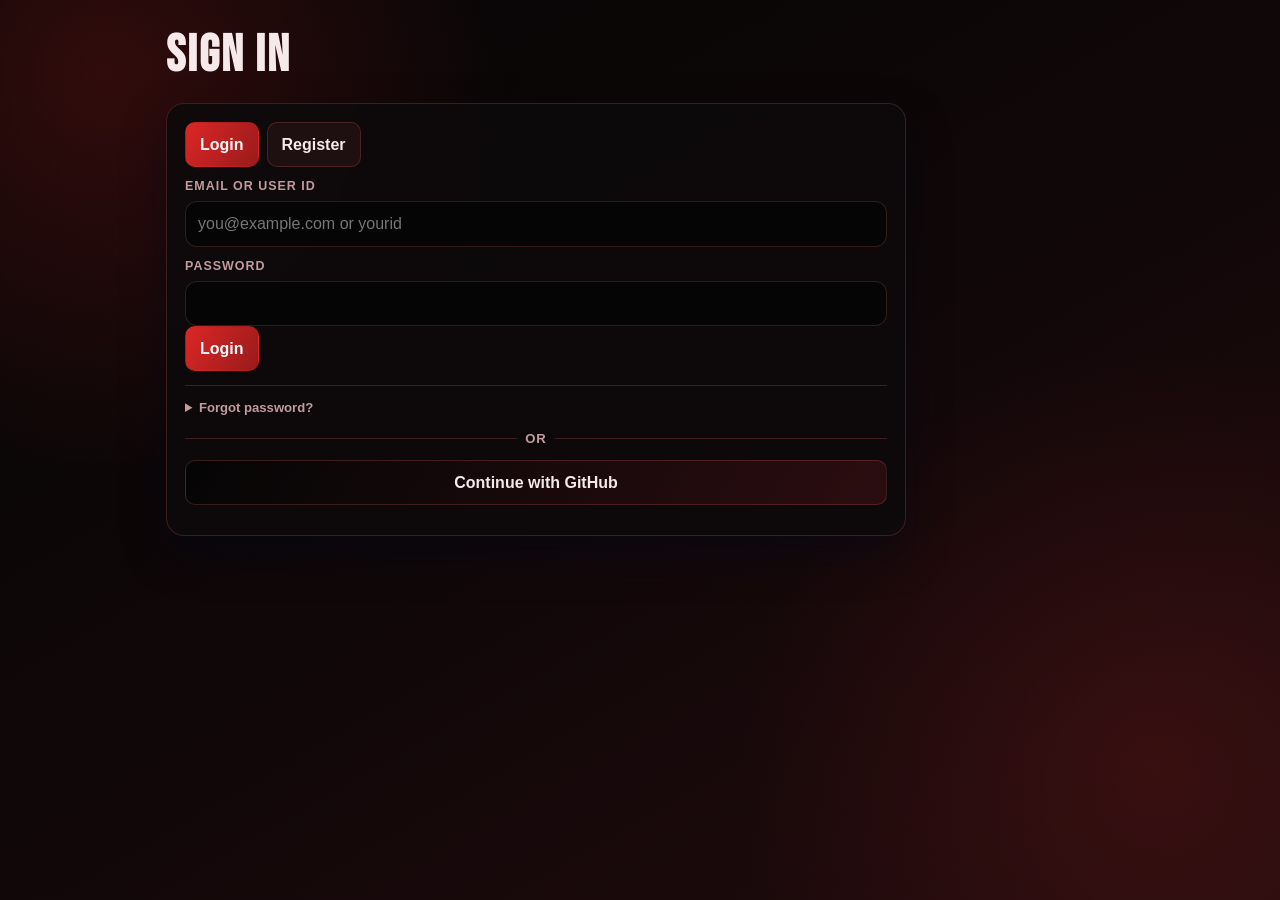
==== commit 6f679b4c: "feat: add professional image generator frontend" ====
--- a/frontend/dashboard.html
+++ b/frontend/dashboard.html
@@ -10,18 +10,16 @@
   <link rel="stylesheet" href="styles.css" />
 </head>
 <body data-page="dashboard">
-  <main class="product-shell" aria-label="App Shell">
+  <main class="product-shell">
     <aside class="shell-sidebar">
       <div class="panel module-card">
-        <p class="module-label">2. Sidebar</p>
-        <p class="kicker">AI Image Generator</p>
         <h2 class="sidebar-title">Vision Studio</h2>
 
         <nav class="sidebar-nav" id="sidebarNav" aria-label="Navigation Menu">
-          <button type="button" class="module-link active" data-target="workspace-generate">Generate</button>
-          <button type="button" class="module-link" data-target="workspace-history">History</button>
-          <button type="button" class="module-link" data-target="workspace-gallery">Saved Images</button>
-          <button type="button" class="module-link" data-target="workspace-settings">Settings</button>
+          <a class="module-link active" href="dashboard.html">Generate</a>
+          <a class="module-link" href="history.html">History</a>
+          <a class="module-link" href="gallery.html">Saved Images</a>
+          <a class="module-link" href="settings.html">Settings</a>
         </nav>
 
         <div class="sidebar-user">
@@ -35,14 +33,12 @@
       </div>
     </aside>
 
-    <section class="shell-main" aria-label="Main Workspace">
+    <section class="shell-main">
       <header class="panel shell-header module-card">
         <div>
-          <p class="module-label">3. Header / Top Bar</p>
-          <p class="module-meta" id="breadcrumbTrail">App Shell / Main Workspace / Generate</p>
-          <h1 id="workspaceTitle">AI Image Generator</h1>
-          <p class="subhead">Theme: <span id="themeBadge">loading...</span></p>
-          <p class="subhead model-line" id="modelLine">Model: loading...</p>
+          <p class="module-meta" id="breadcrumbTrail">Generate</p>
+          <h1 id="workspaceTitle">Create an image</h1>
+          <p class="subhead model-line"><span id="themeBadge">loading...</span><span id="modelLine">Model: loading...</span></p>
         </div>
         <div class="header-actions">
           <button id="themeToggleBtn" type="button">Theme Toggle</button>
@@ -52,83 +48,69 @@
 
       <section class="workspace-section" id="workspace-generate">
         <section class="workspace-grid">
-          <article class="panel module-card">
-            <p class="module-label">4. Prompt Input Module</p>
-            <h2>Prompt Module</h2>
-            <form id="generateForm">
-              <label for="prompt">Text Input Box</label>
-              <textarea id="prompt" rows="4" placeholder="A cinematic portrait of a futuristic guardian in neon rain"></textarea>
+          <form id="generateForm" class="generation-form">
+            <article class="panel module-card step-card">
+              <div class="step-heading"><span class="step-number">01</span><div><p class="step-label">Start with the idea</p><h2>Prompt</h2></div></div>
+              <label for="prompt">What should we create?</label>
+              <textarea id="prompt" rows="5" placeholder="A cinematic portrait of a futuristic guardian in neon rain" required></textarea>
+              <label for="promptEnhancer">Creative direction <span class="optional">optional</span></label>
+              <input id="promptEnhancer" type="text" placeholder="high detail, volumetric light, sharp focus" />
+            </article>
 
-              <label for="promptEnhancer">Prompt Enhancer (optional)</label>
-              <input id="promptEnhancer" type="text" placeholder="high detail, volumetric light, sharp focus" />
+            <article class="panel module-card step-card">
+              <div class="step-heading"><span class="step-number">02</span><div><p class="step-label">Give it context</p><h2>Project details</h2></div></div>
+              <div class="grid-two">
+                <div><label for="projectName">Project name</label><input id="projectName" type="text" placeholder="Neon Guardian" /></div>
+                <div><label for="authorName">Author</label><input id="authorName" type="text" placeholder="Your name" /></div>
+              </div>
+              <label for="projectDetails">Project details</label>
+              <textarea id="projectDetails" rows="3" placeholder="Describe the subject, audience, mood, or visual direction"></textarea>
+              <label for="projectType">Type</label>
+              <select id="projectType">
+                <option value="concept art">Concept art</option>
+                <option value="character design">Character design</option>
+                <option value="product visual">Product visual</option>
+                <option value="scene illustration">Scene illustration</option>
+              </select>
+            </article>
 
-              <div class="button-wrap">
-                <button type="submit">Generate</button>
+            <article class="panel module-card step-card">
+              <div class="step-heading"><span class="step-number">03</span><div><p class="step-label">Set the canvas</p><h2>Measurements</h2></div></div>
+              <div class="grid-two">
+                <div><label for="imageWidth">Width <span class="unit">px</span></label><input id="imageWidth" type="number" value="512" min="128" max="1024" step="64" /></div>
+                <div><label for="imageHeight">Height <span class="unit">px</span></label><input id="imageHeight" type="number" value="512" min="128" max="1024" step="64" /></div>
               </div>
-            </form>
-          </article>
+              <div class="grid-two">
+                <div><label for="styleSelector">Style</label><select id="styleSelector"><option value="futuristic">Futuristic</option><option value="anime">Anime</option><option value="realistic">Realistic</option><option value="digital-art">Digital Art</option></select></div>
+                <div><label for="qualitySelector">Quality</label><select id="qualitySelector"><option value="standard" selected>Standard</option><option value="hd">HD</option></select></div>
+              </div>
+              <label for="negativePrompt">Avoid <span class="optional">optional</span></label>
+              <input id="negativePrompt" type="text" placeholder="blurry, noisy, low quality" />
+            </article>
+
+            <article class="panel module-card step-card generate-step">
+              <div class="step-heading"><span class="step-number">04</span><div><p class="step-label">Finish the setup</p><h2>Generate</h2></div></div>
+              <div class="grid-two">
+                <div><label for="steps">Steps</label><input id="steps" type="number" value="12" min="4" max="60" /></div>
+                <div><label for="guidance">Guidance</label><input id="guidance" type="number" value="6.5" min="1" max="20" step="0.1" /></div>
+              </div>
+              <label for="seed">Seed <span class="optional">optional</span></label>
+              <input id="seed" type="number" placeholder="Random if empty" />
+              <button class="primary-action" type="submit">Generate image</button>
+            </article>
+          </form>
 
           <article class="panel module-card">
-            <p class="module-label">5. Control Panel</p>
-            <h2>Generation Controls</h2>
-
-            <label for="styleSelector">Style Selector</label>
-            <select id="styleSelector">
-              <option value="futuristic">Futuristic</option>
-              <option value="anime">Anime</option>
-              <option value="realistic">Realistic</option>
-              <option value="digital-art">Digital Art</option>
-            </select>
-
-            <div class="grid-two">
-              <div>
-                <label for="resolutionSelector">Resolution Selector</label>
-                <select id="resolutionSelector">
-                  <option value="384x384">384x384</option>
-                  <option value="512x512" selected>512x512</option>
-                  <option value="768x768">768x768</option>
-                </select>
-              </div>
-              <div>
-                <label for="qualitySelector">Quality Selector</label>
-                <select id="qualitySelector">
-                  <option value="standard" selected>Standard</option>
-                  <option value="hd">HD</option>
-                </select>
-              </div>
-            </div>
-
-            <label for="negativePrompt">Negative Prompt Input (optional)</label>
-            <input id="negativePrompt" type="text" placeholder="blurry, noisy, low quality" />
-
-            <div class="grid-two">
-              <div>
-                <label for="seed">Seed Control (optional)</label>
-                <input id="seed" type="number" placeholder="random if empty" />
-              </div>
-              <div>
-                <label for="steps">Performance Steps</label>
-                <input id="steps" type="number" value="12" min="4" max="60" />
-              </div>
-            </div>
-
-            <label for="guidance">Guidance Scale</label>
-            <input id="guidance" type="number" value="6.5" min="1" max="20" step="0.1" />
-          </article>
-
-          <article class="panel module-card">
-            <p class="module-label">6. Output Display Module</p>
-            <h2>Output Module</h2>
+            <h2>Result</h2>
             <div class="loader hidden" id="outputLoader">Generating...</div>
             <div class="image-frame" id="imageFrame">
-              <p class="placeholder">Generated image will appear here.</p>
+              <p class="placeholder">No image yet</p>
             </div>
             <p id="statusText" class="status">Ready.</p>
           </article>
 
           <article class="panel module-card">
-            <p class="module-label">7. Action Panel</p>
-            <h2>Post-Generation Actions</h2>
+            <h2>Actions</h2>
             <div class="action-row">
               <a id="downloadBtn" class="download disabled" href="#" download>Download</a>
               <button id="regenerateBtn" type="button">Regenerate</button>
@@ -138,60 +120,6 @@
           </article>
         </section>
       </section>
-
-      <section class="workspace-section hidden" id="workspace-history">
-        <article class="panel module-card">
-          <p class="module-label">8. History Panel</p>
-          <h2>Generation History</h2>
-          <ul id="historyList"></ul>
-          <p id="historyStatus" class="status">Loading history...</p>
-        </article>
-      </section>
-
-      <section class="workspace-section hidden" id="workspace-gallery">
-        <article class="panel module-card">
-          <p class="module-label">9. Gallery</p>
-          <h2>Saved Image Grid</h2>
-          <div class="gallery-grid" id="galleryGrid"></div>
-          <p id="galleryStatus" class="status">No saved images yet.</p>
-        </article>
-      </section>
-
-      <section class="workspace-section hidden" id="workspace-settings">
-        <article class="panel module-card">
-          <p class="module-label">10. Settings Panel</p>
-          <h2>Application Settings</h2>
-          <form id="workspaceSettingsForm">
-            <div class="grid-two">
-              <div>
-                <label for="themePreview">Theme Toggle</label>
-                <input id="themePreview" type="text" readonly />
-              </div>
-              <div>
-                <label for="modelPreview">Model Selection</label>
-                <input id="modelPreview" type="text" readonly />
-              </div>
-            </div>
-
-            <label for="apiConfig">API Config</label>
-            <input id="apiConfig" type="text" readonly />
-
-            <div class="grid-two">
-              <div>
-                <label for="defaultSteps">Performance: Default Steps</label>
-                <input id="defaultSteps" type="number" min="4" max="60" value="12" />
-              </div>
-              <div>
-                <label for="defaultGuidance">Performance: Default Guidance</label>
-                <input id="defaultGuidance" type="number" min="1" max="20" step="0.1" value="6.5" />
-              </div>
-            </div>
-
-            <button type="submit">Save Settings</button>
-          </form>
-          <p id="workspaceSettingsStatus" class="status">Adjust and save your defaults.</p>
-        </article>
-      </section>
     </section>
   </main>
 
--- a/frontend/styles.css
+++ b/frontend/styles.css
@@ -1,15 +1,15 @@
 :root {
-	--bg-0: #0a1020;
-	--bg-1: #111a2f;
-	--bg-2: #18233c;
-	--panel: rgba(14, 23, 42, 0.9);
-	--panel-soft: rgba(30, 41, 59, 0.62);
-	--ink: #e2e8f0;
-	--ink-soft: #93a4bf;
-	--line: rgba(148, 163, 184, 0.22);
-	--line-strong: rgba(148, 163, 184, 0.36);
-	--accent: #06b6d4;
-	--accent-2: #3b82f6;
+	--bg-0: #050505;
+	--bg-1: #100708;
+	--bg-2: #210b0d;
+	--panel: rgba(14, 10, 11, 0.92);
+	--panel-soft: rgba(38, 18, 20, 0.72);
+	--ink: #f5e9e9;
+	--ink-soft: #c39b9f;
+	--line: rgba(248, 113, 113, 0.2);
+	--line-strong: rgba(248, 113, 113, 0.42);
+	--accent: #dc2626;
+	--accent-2: #991b1b;
 	--success: #22c55e;
 	--danger: #ef4444;
 	--radius-lg: 18px;
@@ -18,18 +18,18 @@
 }
 
 body.theme-light {
-	--bg-0: #f1f5f9;
-	--bg-1: #e2e8f0;
-	--bg-2: #dbeafe;
-	--panel: rgba(255, 255, 255, 0.86);
-	--panel-soft: rgba(255, 255, 255, 0.68);
-	--ink: #0f172a;
-	--ink-soft: #475569;
-	--line: rgba(15, 23, 42, 0.15);
-	--line-strong: rgba(15, 23, 42, 0.3);
-	--accent: #0891b2;
-	--accent-2: #2563eb;
-	--shadow-lg: 0 16px 36px rgba(2, 8, 23, 0.15);
+	--bg-0: #090909;
+	--bg-1: #16090a;
+	--bg-2: #2b0d10;
+	--panel: rgba(24, 14, 15, 0.94);
+	--panel-soft: rgba(56, 22, 25, 0.78);
+	--ink: #fff1f2;
+	--ink-soft: #d8a8ad;
+	--line: rgba(248, 113, 113, 0.24);
+	--line-strong: rgba(248, 113, 113, 0.46);
+	--accent: #ef4444;
+	--accent-2: #b91c1c;
+	--shadow-lg: 0 16px 36px rgba(0, 0, 0, 0.5);
 }
 
 * {
@@ -48,8 +48,8 @@
 	font-family: "Space Grotesk", sans-serif;
 	color: var(--ink);
 	background:
-		radial-gradient(circle at 8% 8%, rgba(56, 189, 248, 0.18), transparent 28%),
-		radial-gradient(circle at 90% 85%, rgba(59, 130, 246, 0.2), transparent 30%),
+		radial-gradient(circle at 8% 8%, rgba(220, 38, 38, 0.2), transparent 28%),
+		radial-gradient(circle at 90% 85%, rgba(127, 29, 29, 0.28), transparent 30%),
 		linear-gradient(150deg, var(--bg-0), var(--bg-1), var(--bg-2));
 	line-height: 1.45;
 }
@@ -110,9 +110,9 @@
 #themeBadge {
 	padding: 2px 10px;
 	border-radius: 999px;
-	background: rgba(6, 182, 212, 0.16);
-	color: #67e8f9;
-	border: 1px solid rgba(6, 182, 212, 0.4);
+	background: rgba(220, 38, 38, 0.18);
+	color: #fca5a5;
+	border: 1px solid rgba(248, 113, 113, 0.42);
 	font-weight: 700;
 }
 
@@ -122,6 +122,7 @@
 
 .product-shell {
 	max-width: 1320px;
+	min-height: 100vh;
 	margin: 0 auto;
 	padding: 24px 18px 28px;
 	display: grid;
@@ -172,12 +173,13 @@
 	cursor: pointer;
 	font: inherit;
 	font-weight: 600;
+	text-decoration: none;
 	transition: 0.2s ease;
 }
 
 .module-link:hover {
 	border-color: var(--line-strong);
-	background: rgba(51, 65, 85, 0.72);
+	background: rgba(69, 20, 24, 0.86);
 }
 
 .module-link.active {
@@ -225,7 +227,14 @@
 	gap: 14px;
 }
 
+.workspace-section {
+	scroll-margin-top: 86px;
+}
+
 .shell-header {
+	position: sticky;
+	top: 14px;
+	z-index: 5;
 	display: flex;
 	justify-content: space-between;
 	align-items: flex-start;
@@ -246,7 +255,7 @@
 	border-radius: 50%;
 	text-decoration: none;
 	font-weight: 700;
-	background: linear-gradient(130deg, #0ea5e9, #2563eb);
+	background: linear-gradient(130deg, #ef4444, #991b1b);
 	color: #fff;
 	border: 1px solid transparent;
 }
@@ -268,7 +277,7 @@
 	padding: 10px 12px;
 	border: 1px solid var(--line);
 	border-radius: var(--radius-md);
-	background: rgba(15, 23, 42, 0.5);
+	background: rgba(5, 5, 5, 0.72);
 	color: var(--ink);
 	font: inherit;
 }
@@ -276,15 +285,15 @@
 body.theme-light textarea,
 body.theme-light input,
 body.theme-light select {
-	background: rgba(255, 255, 255, 0.85);
+	background: rgba(12, 7, 8, 0.82);
 }
 
 textarea:focus,
 input:focus,
 select:focus {
 	outline: none;
-	border-color: rgba(59, 130, 246, 0.8);
-	box-shadow: 0 0 0 3px rgba(59, 130, 246, 0.2);
+	border-color: rgba(248, 113, 113, 0.9);
+	box-shadow: 0 0 0 3px rgba(220, 38, 38, 0.22);
 }
 
 .grid-two {
@@ -295,8 +304,70 @@
 
 .workspace-grid {
 	display: grid;
-	grid-template-columns: repeat(2, minmax(280px, 1fr));
+	grid-template-columns: minmax(0, 1fr);
+	gap: 16px;
+}
+
+.generation-form {
+	display: grid;
+	gap: 16px;
+}
+
+.step-card {
+	padding: 22px;
+}
+
+.step-heading {
+	display: flex;
+	align-items: flex-start;
 	gap: 12px;
+	margin-bottom: 18px;
+}
+
+.step-number {
+	display: grid;
+	place-items: center;
+	flex: 0 0 42px;
+	height: 42px;
+	border-radius: 10px;
+	background: rgba(220, 38, 38, 0.18);
+	border: 1px solid rgba(248, 113, 113, 0.42);
+	color: #fca5a5;
+	font-weight: 700;
+	letter-spacing: 0.06em;
+}
+
+.step-label {
+	margin: 0 0 3px;
+	color: var(--ink-soft);
+	font-size: 0.72rem;
+	font-weight: 700;
+	letter-spacing: 0.12em;
+	text-transform: uppercase;
+}
+
+.step-heading h2 {
+	margin: 0;
+}
+
+.unit,
+.optional {
+	color: var(--ink-soft);
+	font-size: 0.72rem;
+	font-weight: 500;
+	text-transform: lowercase;
+}
+
+.generate-step {
+	border-color: rgba(248, 113, 113, 0.45);
+	box-shadow: 0 18px 44px rgba(127, 29, 29, 0.22);
+}
+
+.primary-action {
+	width: 100%;
+	margin-top: 16px;
+	padding: 14px 18px;
+	font-size: 1rem;
 }
 
 .button-wrap {
@@ -347,9 +418,9 @@
 	border-radius: 999px;
 	font-size: 0.85rem;
 	font-weight: 700;
-	background: rgba(14, 165, 233, 0.18);
-	border: 1px solid rgba(14, 165, 233, 0.45);
-	color: #7dd3fc;
+	background: rgba(220, 38, 38, 0.18);
+	border: 1px solid rgba(248, 113, 113, 0.45);
+	color: #fca5a5;
 	margin-bottom: 10px;
 }
 
@@ -358,7 +429,7 @@
 	width: 9px;
 	height: 9px;
 	border-radius: 50%;
-	background: #38bdf8;
+	background: #ef4444;
 	animation: pulse 1s ease infinite;
 }
 
@@ -369,7 +440,7 @@
 	padding: 8px;
 	border-radius: 14px;
 	border: 1px dashed var(--line-strong);
-	background: rgba(15, 23, 42, 0.38);
+	background: rgba(5, 5, 5, 0.52);
 }
 
 .image-frame img {
@@ -415,15 +486,15 @@
 	padding: 10px;
 	border-radius: 12px;
 	border: 1px solid var(--line);
-	background: rgba(30, 41, 59, 0.55);
+	background: rgba(35, 15, 17, 0.72);
 }
 
 .history-thumb {
-	background: rgba(14, 165, 233, 0.2);
-	border: 1px solid rgba(14, 165, 233, 0.45);
+	background: rgba(220, 38, 38, 0.2);
+	border: 1px solid rgba(248, 113, 113, 0.45);
 	border-radius: 8px;
 	padding: 6px 10px;
-	color: #cffafe;
+	color: #fecaca;
 	font-weight: 700;
 	text-decoration: none;
 	font: inherit;
@@ -459,7 +530,7 @@
 	padding: 8px;
 	border-radius: 12px;
 	border: 1px solid var(--line);
-	background: rgba(30, 41, 59, 0.58);
+	background: rgba(35, 15, 17, 0.72);
 }
 
 .gallery-card img {
@@ -496,7 +567,7 @@
 	border: 1px solid var(--line);
 	border-radius: 10px;
 	padding: 10px;
-	background: rgba(30, 41, 59, 0.52);
+	background: rgba(35, 15, 17, 0.64);
 }
 
 .stat-card h3 {
@@ -571,7 +642,7 @@
 	padding: 10px;
 	border: 1px solid var(--line);
 	border-radius: 10px;
-	background: rgba(30, 41, 59, 0.55);
+	background: rgba(35, 15, 17, 0.72);
 }
 
 .app-shell {
@@ -582,6 +653,19 @@
 	gap: 14px;
 }
 
+.page-focus {
+	min-height: 100vh;
+	align-content: center;
+}
+
+.page-panel {
+	min-height: min(620px, 70vh);
+}
+
+.page-focus > .panel {
+	min-height: min(620px, 70vh);
+}
+
 .single-col {
 	grid-template-columns: 1fr;
 }
@@ -612,7 +696,7 @@
 	padding: 10px;
 	border-radius: 12px;
 	border: 1px solid var(--line);
-	background: rgba(30, 41, 59, 0.45);
+	background: rgba(35, 15, 17, 0.62);
 	margin-top: 10px;
 }
 
@@ -633,6 +717,19 @@
 	content: "";
 	flex: 1;
 	border-bottom: 1px solid var(--line);
+}
+
+.auth-recovery {
+	margin-top: 14px;
+	border-top: 1px solid var(--line);
+	padding-top: 12px;
+}
+
+.auth-recovery summary {
+	color: var(--ink-soft);
+	font-size: 0.82rem;
+	font-weight: 700;
+	cursor: pointer;
 }
 
 .github-login {
@@ -644,7 +741,7 @@
 	border-radius: 10px;
 	text-decoration: none;
 	font-weight: 700;
-	background: linear-gradient(120deg, #0f172a, #1e293b);
+	background: linear-gradient(120deg, #050505, #2b0d10);
 	border: 1px solid var(--line);
 }
 
